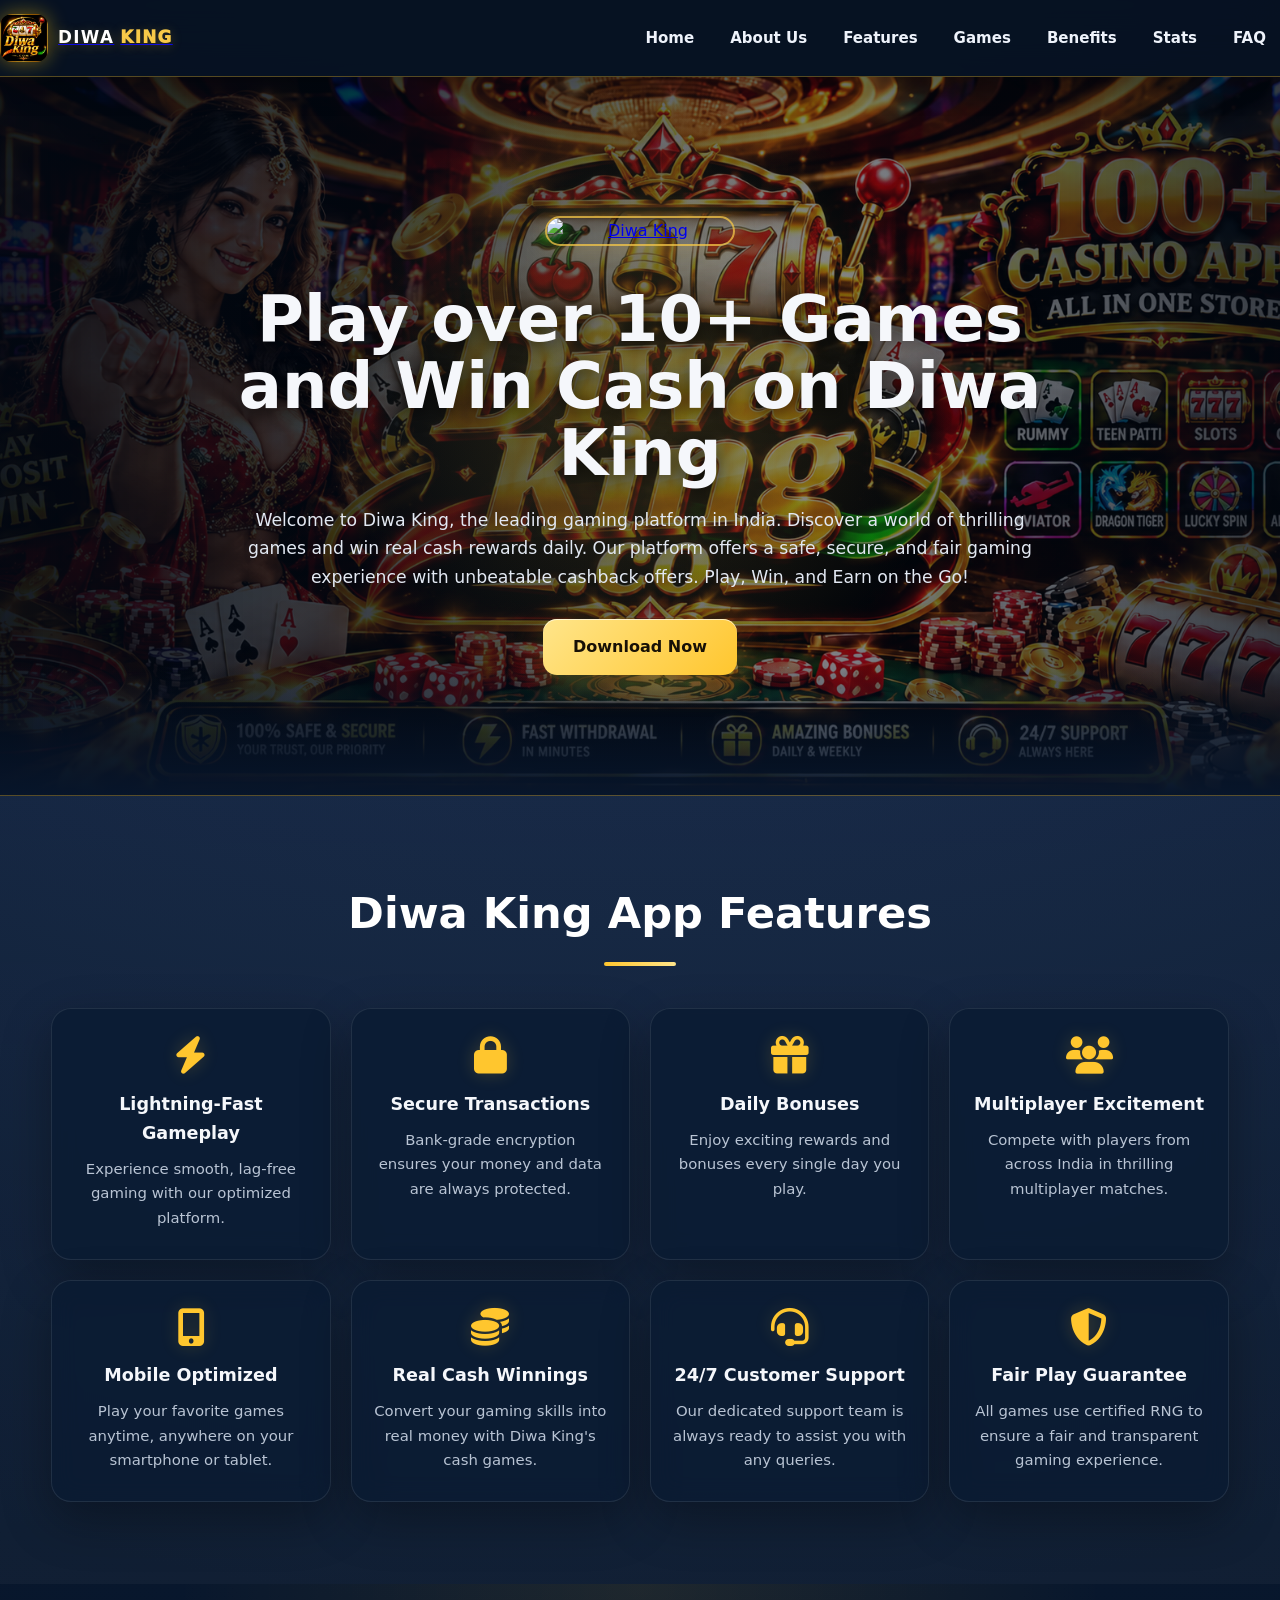
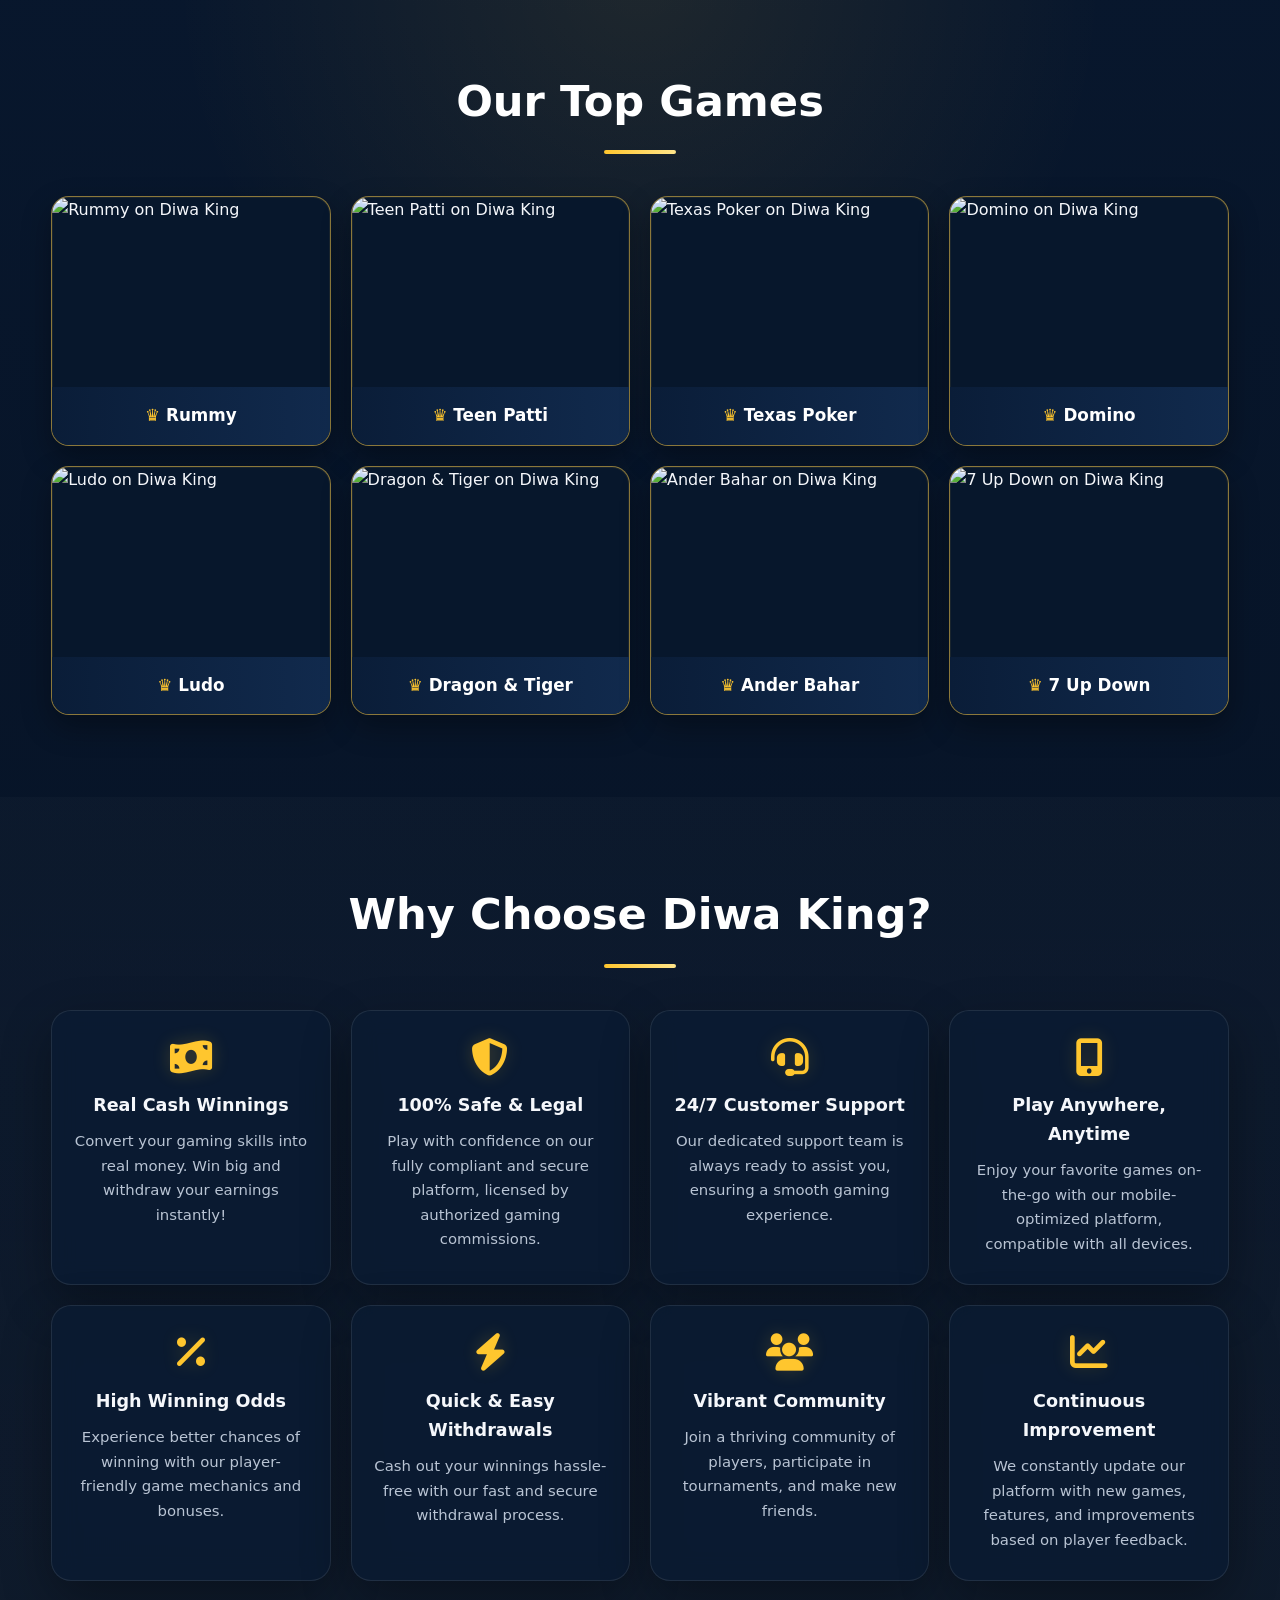
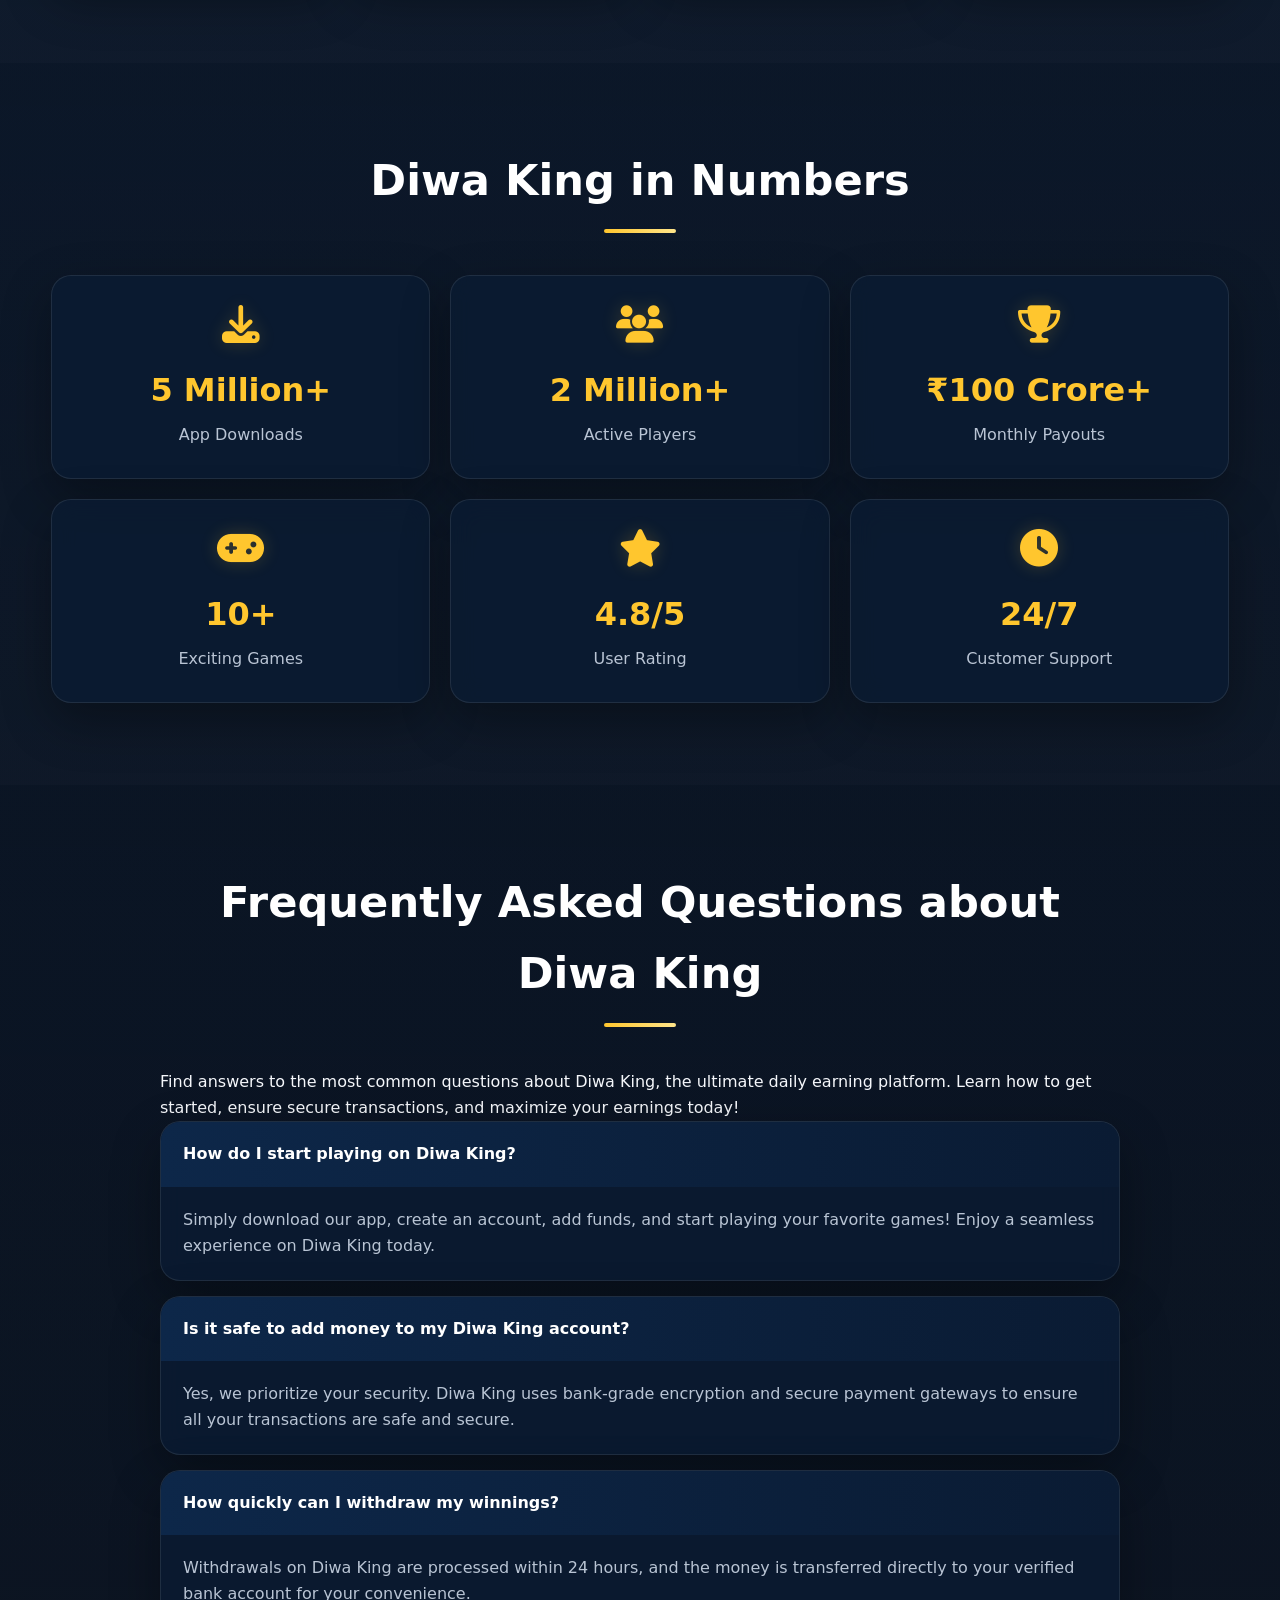
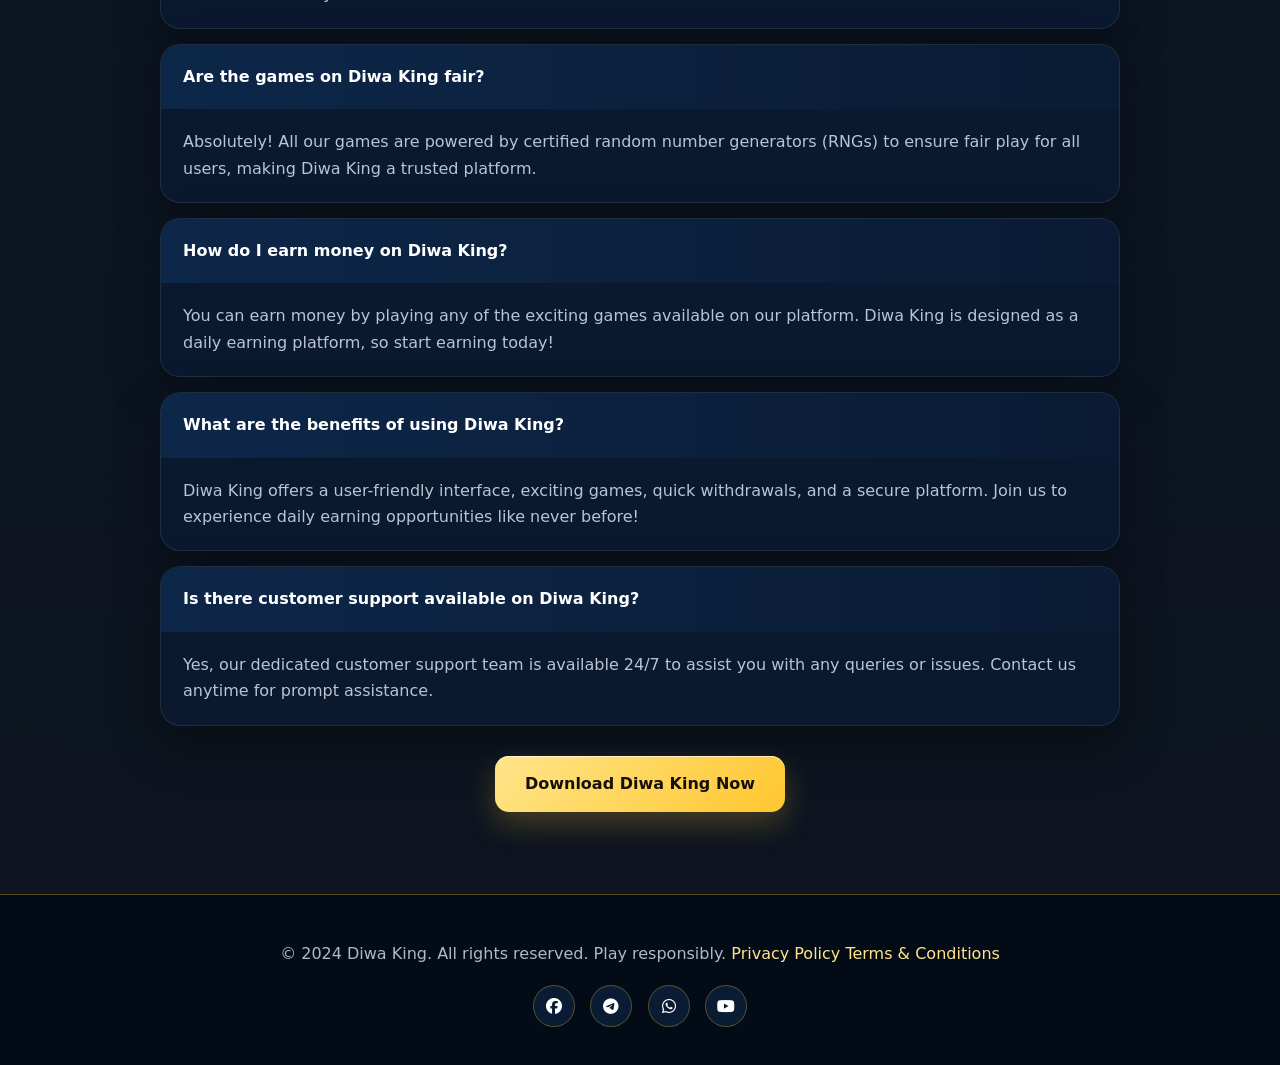
==== index.html @ dab407c2 "Add files via upload" ====
<!DOCTYPE html>
<html lang="en">
<head>
    <meta name="google-site-verification" content="YDti6s8PVo069Ox9xZywGemu_2LK_apaxB04CxZOCJI" />
    <meta charset="UTF-8">
    <meta name="viewport" content="width=device-width, initial-scale=1.0">
    <meta name="description" content="Download Diwa King app now! Play 10+ exciting games, win real cash daily, and enjoy instant cashback. Experience secure mobile gaming with 24/7 support.">
    <meta name="keywords" content="Diwa King, Diwa King app, Diwa King apk, Diwa King game, mobile gaming, win cash, daily earnings, secure platform, instant cashback, 24/7 support">

    <link rel="apple-touch-icon" sizes="180x180" href="favicon/apple-touch-icon.png">
    <link rel="icon" type="image/png" sizes="32x32" href="favicon/favicon-32x32.png">
    <link rel="icon" type="image/png" sizes="16x16" href="favicon/favicon-16x16.png">
    <link rel="manifest" href="favicon/site.webmanifest">

    <title>Diwa King App - Play, Win & Earn | Top Mobile Gaming Platform</title>

    <meta property="og:title" content="Diwa King App - Play, Win & Earn | Top Mobile Gaming Platform">
    <meta property="og:description" content="Download Diwa King app now! Play 10+ exciting games, win real cash daily, and enjoy instant cashback. Experience secure mobile gaming with 24/7 support.">
    <meta property="og:image" content="https://www.tufanirummyapp.in/diwa-king-hero.png">
    <meta property="og:url" content="https://www.tufanirummyapp.in">
    
    <link rel="alternate" href="https://www.tufanirummyapp.in/" hreflang="en">
    <link rel="canonical" href="https://www.tufanirummyapp.in/">

    <meta name="twitter:card" content="summary_large_image">
    <meta name="twitter:title" content="Diwa King App - Play, Win & Earn | Top Mobile Gaming Platform">
    <meta name="twitter:description" content="Download Diwa King app now! Play 10+ exciting games, win real cash daily, and enjoy instant cashback. Experience secure mobile gaming with 24/7 support.">
    <meta name="twitter:image" content="https://www.tufanirummyapp.in/diwa-king-hero.png">

    <link rel="stylesheet" href="https://cdnjs.cloudflare.com/ajax/libs/font-awesome/6.4.0/css/all.min.css">
    <link rel="stylesheet" href="style.css">

    <script type="application/ld+json">
        {
        "@context": "https://schema.org",
        "@type": "WebPage",
        "name": "Diwa King App - Play, Win & Earn | Top Mobile Gaming Platform",
        "description": "Download Diwa King app now! Play 10+ exciting games, win real cash daily, and enjoy instant cashback. Experience secure mobile gaming with 24/7 support.",
        "url": "https://www.tufanirummyapp.in/"
        }
    </script>
</head>
<body>
    <header>
        <nav>
            <a href="/" class="brand-link"><img src="diwa-king-logo.png" alt="Diwa King" class="brand-image"><span class="brand-logo">DIWA <b>KING</b></span></a>
            <div class="hamburger" onclick="toggleMenu()">
                <div></div>
                <div></div>
                <div></div>
            </div>
            <ul class="nav-links">
                <li><a href="/">Home</a></li>
                <li><a href="about">About Us</a></li>
                <li><a href="#features">Features</a></li>
                <li><a href="#games">Games</a></li>
                <li><a href="#benefits">Benefits</a></li>
                <li><a href="#stats">Stats</a></li>
                <li><a href="#faq">FAQ</a></li>
            </ul>
        </nav>
    </header>

    <main>
        <section class="hero">
            <a href="/"><img class="tufani-rummy-banner" src="diwa-king-hero.png" alt="Diwa King"></a>
            <h1>Play over 10+ Games and Win Cash on Diwa King</h1>
            <p>Welcome to Diwa King, the leading gaming platform in India. Discover a world of thrilling games and win real cash rewards daily. Our platform offers a safe, secure, and fair gaming experience with unbeatable cashback offers. Play, Win, and Earn on the Go!</p>
            <a href="https://www.tufanirummy.com/share/58QUaxy" class="cta-button">Download Now</a>
        </section>

        <section id="features" class="features">
            <div class="container">
                <h2 class="section-title">Diwa King App Features</h2>
                <div class="feature-grid">
                    <div class="feature-item">
                        <i class="fas fa-bolt"></i>
                        <h3>Lightning-Fast Gameplay</h3>
                        <p>Experience smooth, lag-free gaming with our optimized platform.</p>
                    </div>
                    <div class="feature-item">
                        <i class="fas fa-lock"></i>
                        <h3>Secure Transactions</h3>
                        <p>Bank-grade encryption ensures your money and data are always protected.</p>
                    </div>
                    <div class="feature-item">
                        <i class="fas fa-gift"></i>
                        <h3>Daily Bonuses</h3>
                        <p>Enjoy exciting rewards and bonuses every single day you play.</p>
                    </div>
                    <div class="feature-item">
                        <i class="fas fa-users"></i>
                        <h3>Multiplayer Excitement</h3>
                        <p>Compete with players from across India in thrilling multiplayer matches.</p>
                    </div>
                    <div class="feature-item">
                        <i class="fas fa-mobile-alt"></i>
                        <h3>Mobile Optimized</h3>
                        <p>Play your favorite games anytime, anywhere on your smartphone or tablet.</p>
                    </div>
                    <div class="feature-item">
                        <i class="fas fa-coins"></i>
                        <h3>Real Cash Winnings</h3>
                        <p>Convert your gaming skills into real money with Diwa King's cash games.</p>
                    </div>
                    <div class="feature-item">
                        <i class="fas fa-headset"></i>
                        <h3>24/7 Customer Support</h3>
                        <p>Our dedicated support team is always ready to assist you with any queries.</p>
                    </div>
                    <div class="feature-item">
                        <i class="fas fa-shield-alt"></i>
                        <h3>Fair Play Guarantee</h3>
                        <p>All games use certified RNG to ensure a fair and transparent gaming experience.</p>
                    </div>
                </div>
            </div>
        </section>

        <section id="games" class="games">
            <div class="container">
                <h2 class="section-title">Our Top Games</h2>
                <div class="game-grid">
                    <div class="game-card">
                        <img src="Rummy.png" alt="Rummy on Diwa King" width="250" height="150">
                        <h3>Rummy</h3>
                    </div>
                    <div class="game-card">
                        <img src="Teen-Patti.png" alt="Teen Patti on Diwa King" width="250" height="150">
                        <h3>Teen Patti</h3>
                    </div>
                    <div class="game-card">
                        <img src="Texas-Poker.png" alt="Texas Poker on Diwa King" width="250" height="150">
                        <h3>Texas Poker</h3>
                    </div>
                    <div class="game-card">
                        <img src="Domino.png" alt="Domino on Diwa King" width="250" height="150">
                        <h3>Domino</h3>
                    </div>
                    <div class="game-card">
                        <img src="Ludo.png" alt="Ludo on Diwa King" width="250" height="150">
                        <h3>Ludo</h3>
                    </div>
                    <div class="game-card">
                        <img src="Dragon-&-Tiger.png" alt="Dragon & Tiger on Diwa King" width="250" height="150">
                        <h3>Dragon & Tiger</h3>
                    </div>
                    <div class="game-card">
                        <img src="Ander-Bahar.png" alt="Ander Bahar on Diwa King" width="250" height="150">
                        <h3>Ander Bahar</h3>
                    </div>
                    <div class="game-card">
                        <img src="7-up-down.png" alt="7 Up Down on Diwa King" width="250" height="150">
                        <h3>7 Up Down</h3>
                    </div>
                </div>
            </div>
        </section>

        <section id="benefits" class="benefits">
            <div class="container">
                <h2 class="section-title">Why Choose Diwa King?</h2>
                <div class="benefits-grid">
                    <div class="benefit-item">
                        <i class="fas fa-money-bill-wave"></i>
                        <h3>Real Cash Winnings</h3>
                        <p>Convert your gaming skills into real money. Win big and withdraw your earnings instantly!</p>
                    </div>
                    <div class="benefit-item">
                        <i class="fas fa-shield-alt"></i>
                        <h3>100% Safe & Legal</h3>
                        <p>Play with confidence on our fully compliant and secure platform, licensed by authorized gaming commissions.</p>
                    </div>
                    <div class="benefit-item">
                        <i class="fas fa-headset"></i>
                        <h3>24/7 Customer Support</h3>
                        <p>Our dedicated support team is always ready to assist you, ensuring a smooth gaming experience.</p>
                    </div>
                    <div class="benefit-item">
                        <i class="fas fa-mobile-alt"></i>
                        <h3>Play Anywhere, Anytime</h3>
                        <p>Enjoy your favorite games on-the-go with our mobile-optimized platform, compatible with all devices.</p>
                    </div>
                    <div class="benefit-item">
                        <i class="fas fa-percentage"></i>
                        <h3>High Winning Odds</h3>
                        <p>Experience better chances of winning with our player-friendly game mechanics and bonuses.</p>
                    </div>
                    <div class="benefit-item">
                        <i class="fas fa-bolt"></i>
                        <h3>Quick & Easy Withdrawals</h3>
                        <p>Cash out your winnings hassle-free with our fast and secure withdrawal process.</p>
                    </div>
                    <div class="benefit-item">
                        <i class="fas fa-users"></i>
                        <h3>Vibrant Community</h3>
                        <p>Join a thriving community of players, participate in tournaments, and make new friends.</p>
                    </div>
                    <div class="benefit-item">
                        <i class="fas fa-chart-line"></i>
                        <h3>Continuous Improvement</h3>
                        <p>We constantly update our platform with new games, features, and improvements based on player feedback.</p>
                    </div>
                </div>
            </div>
        </section>

        <section id="stats" class="stats">
            <div class="container">
                <h2 class="section-title">Diwa King in Numbers</h2>
                <div class="stats-grid">
                    <div class="stat-item">
                        <i class="fas fa-download"></i>
                        <h3>5 Million+</h3>
                        <p>App Downloads</p>
                    </div>
                    <div class="stat-item">
                        <i class="fas fa-users"></i>
                        <h3>2 Million+</h3>
                        <p>Active Players</p>
                    </div>
                    <div class="stat-item">
                        <i class="fas fa-trophy"></i>
                        <h3>₹100 Crore+</h3>
                        <p>Monthly Payouts</p>
                    </div>
                    <div class="stat-item">
                        <i class="fas fa-gamepad"></i>
                        <h3>10+</h3>
                        <p>Exciting Games</p>
                    </div>
                    <div class="stat-item">
                        <i class="fas fa-star"></i>
                        <h3>4.8/5</h3>
                        <p>User Rating</p>
                    </div>
                    <div class="stat-item">
                        <i class="fas fa-clock"></i>
                        <h3>24/7</h3>
                        <p>Customer Support</p>
                    </div>
                </div>
            </div>
        </section>

        <section id="faq" class="faq">
            <div class="container">
                <h2 class="section-title">Frequently Asked Questions about Diwa King</h2>
                <p class="section-description">Find answers to the most common questions about Diwa King, the ultimate daily earning platform. Learn how to get started, ensure secure transactions, and maximize your earnings today!</p>
        
                <div class="faq-item">
                    <p class="faq-question">How do I start playing on Diwa King?</p>
                    <p class="faq-answer">Simply download our app, create an account, add funds, and start playing your favorite games! Enjoy a seamless experience on Diwa King today.</p>
                </div>
        
                <div class="faq-item">
                    <p class="faq-question">Is it safe to add money to my Diwa King account?</p>
                    <p class="faq-answer">Yes, we prioritize your security. Diwa King uses bank-grade encryption and secure payment gateways to ensure all your transactions are safe and secure.</p>
                </div>
        
                <div class="faq-item">
                    <p class="faq-question">How quickly can I withdraw my winnings?</p>
                    <p class="faq-answer">Withdrawals on Diwa King are processed within 24 hours, and the money is transferred directly to your verified bank account for your convenience.</p>
                </div>
        
                <div class="faq-item">
                    <p class="faq-question">Are the games on Diwa King fair?</p>
                    <p class="faq-answer">Absolutely! All our games are powered by certified random number generators (RNGs) to ensure fair play for all users, making Diwa King a trusted platform.</p>
                </div>
        
                <div class="faq-item">
                    <p class="faq-question">How do I earn money on Diwa King?</p>
                    <p class="faq-answer">You can earn money by playing any of the exciting games available on our platform. Diwa King is designed as a daily earning platform, so start earning today!</p>
                </div>
        
                <div class="faq-item">
                    <p class="faq-question">What are the benefits of using Diwa King?</p>
                    <p class="faq-answer">Diwa King offers a user-friendly interface, exciting games, quick withdrawals, and a secure platform. Join us to experience daily earning opportunities like never before!</p>
                </div>
        
                <div class="faq-item">
                    <p class="faq-question">Is there customer support available on Diwa King?</p>
                    <p class="faq-answer">Yes, our dedicated customer support team is available 24/7 to assist you with any queries or issues. Contact us anytime for prompt assistance.</p>
                </div>
            </div>
        
            <center>
                <a href="https://www.tufanirummy.com/share/58QUaxy" class="cta-button" title="Download Diwa King App for Daily Earnings">Download Diwa King Now</a>
            </center>
        
            <!-- Structured Data for FAQ -->
            <script type="application/ld+json">
            {
                "@context": "https://schema.org",
                "@type": "FAQPage",
                "mainEntity": [
                    {
                        "@type": "Question",
                        "name": "How do I start playing on Diwa King?",
                        "acceptedAnswer": {
                            "@type": "Answer",
                            "text": "Simply download our app, create an account, add funds, and start playing your favorite games! Enjoy a seamless experience on Diwa King today."
                        }
                    },
                    {
                        "@type": "Question",
                        "name": "Is it safe to add money to my Diwa King account?",
                        "acceptedAnswer": {
                            "@type": "Answer",
                            "text": "Yes, we prioritize your security. Diwa King uses bank-grade encryption and secure payment gateways to ensure all your transactions are safe and secure."
                        }
                    },
                    {
                        "@type": "Question",
                        "name": "How quickly can I withdraw my winnings?",
                        "acceptedAnswer": {
                            "@type": "Answer",
                            "text": "Withdrawals on Diwa King are processed within 24 hours, and the money is transferred directly to your verified bank account for your convenience."
                        }
                    },
                    {
                        "@type": "Question",
                        "name": "Are the games on Diwa King fair?",
                        "acceptedAnswer": {
                            "@type": "Answer",
                            "text": "Absolutely! All our games are powered by certified random number generators (RNGs) to ensure fair play for all users, making Diwa King a trusted platform."
                        }
                    },
                    {
                        "@type": "Question",
                        "name": "How do I earn money on Diwa King?",
                        "acceptedAnswer": {
                            "@type": "Answer",
                            "text": "You can earn money by playing any of the exciting games available on our platform. Diwa King is designed as a daily earning platform, so start earning today!"
                        }
                    },
                    {
                        "@type": "Question",
                        "name": "What are the benefits of using Diwa King?",
                        "acceptedAnswer": {
                            "@type": "Answer",
                            "text": "Diwa King offers a user-friendly interface, exciting games, quick withdrawals, and a secure platform. Join us to experience daily earning opportunities like never before!"
                        }
                    },
                    {
                        "@type": "Question",
                        "name": "Is there customer support available on Diwa King?",
                        "acceptedAnswer": {
                            "@type": "Answer",
                            "text": "Yes, our dedicated customer support team is available 24/7 to assist you with any queries or issues. Contact us anytime for prompt assistance."
                        }
                    }
                ]
            }
            </script>
            <script>
                function toggleMenu() {
                    const navLinks = document.querySelector('.nav-links');
                    const hamburger = document.querySelector('.hamburger');
                    navLinks.classList.toggle('active');
                    hamburger.classList.toggle('active');
                }
            </script>   
        </section>
    </main>

    <footer>
        <div class="container">
            <p>&copy; 2024 Diwa King. All rights reserved. Play responsibly. <a href="privacy-policy">Privacy Policy</a> <a href="terms&conditions">Terms & Conditions</a></p>
            <div class="social-icons">
                <a href="https://www.facebook.com/" target="_blank" aria-label="Facebook"><i class="fab fa-facebook"></i></a>
                <a href="https://t.me/winnerrealcash" target="_blank" aria-label="Telegram"><i class="fab fa-telegram"></i></a>
                <a href="https://web.whatsapp.com/" target="_blank" aria-label="WhatsApp"><i class="fab fa-whatsapp"></i></a>
                <a href="https://www.youtube.com/" target="_blank" aria-label="YouTube"><i class="fab fa-youtube"></i></a>
            </div>
        </div>
    </footer>
</body>
</html>
---- style.css ----
:root{--navy:#061326;--navy2:#0b1d38;--gold:#ffc62e;--gold2:#ffe58a;--text:#f5f7fb;--muted:#b9c4d4;--card:rgba(10,27,51,.82);--line:rgba(255,198,46,.32);--shadow:0 18px 50px rgba(0,0,0,.32)}
*{box-sizing:border-box;margin:0;padding:0}html{scroll-behavior:smooth}body{font-family:Inter,system-ui,-apple-system,Segoe UI,Arial,sans-serif;color:var(--text);background:radial-gradient(circle at 50% -10%,#253d66 0,#08172d 34%,#040b16 100%);line-height:1.65}.container{width:min(1180px,92%);margin:auto}
header{position:fixed;top:0;left:0;width:100%;z-index:1000;background:rgba(4,14,28,.88);backdrop-filter:blur(18px);border-bottom:1px solid var(--line);box-shadow:0 8px 30px rgba(0,0,0,.25)}nav{min-height:76px;display:flex;align-items:center;justify-content:space-between;gap:25px}
.brand-logo{display:inline-flex;align-items:center;gap:6px;color:#fff;text-decoration:none;font-size:1.45rem;font-weight:950;letter-spacing:.5px;text-shadow:0 2px 12px rgba(255,196,40,.25)}
.brand-logo b{color:var(--gold);font-weight:950}
@media(max-width:768px){.brand-logo{font-size:1.2rem}}

.logo{width:74px;height:auto;filter:drop-shadow(0 0 12px rgba(255,198,46,.28))}.nav-links{display:flex;align-items:center;gap:8px;list-style:none}.nav-links a{display:block;color:#eef3fb;text-decoration:none;font-weight:700;font-size:.94rem;padding:11px 14px;border-radius:10px;transition:.25s}.nav-links a:hover{color:var(--gold);background:rgba(255,198,46,.09)}.hamburger{display:none;flex-direction:column;gap:5px;cursor:pointer}.hamburger div{width:28px;height:3px;background:var(--gold);border-radius:3px;transition:.25s}
main{padding-top:76px}.hero{min-height:720px;padding:90px 20px 70px;display:flex;flex-direction:column;justify-content:center;align-items:center;text-align:center;position:relative;overflow:hidden;background:linear-gradient(180deg,rgba(3,10,20,.2),rgba(3,10,20,.88)),url('diwa-king-hero.png') center/cover no-repeat}.hero:after{content:"";position:absolute;inset:auto 0 0;height:130px;background:linear-gradient(transparent,#07152a);pointer-events:none}.tufani-rummy-banner{display:none}.hero h1{position:relative;z-index:1;max-width:900px;font-size:clamp(2.1rem,5vw,4.4rem);line-height:1.05;margin:20px 0 18px;text-shadow:0 5px 25px #000}.hero p{position:relative;z-index:1;max-width:820px;color:#e2e8f2;font-size:1.08rem}.cta-button{position:relative;z-index:1;display:inline-flex;align-items:center;justify-content:center;margin-top:28px;padding:15px 30px;border-radius:14px;text-decoration:none;font-weight:900;color:#171006;background:linear-gradient(135deg,var(--gold2),var(--gold));box-shadow:0 12px 30px rgba(255,198,46,.24),inset 0 1px rgba(255,255,255,.65);transition:.25s}.cta-button:hover{transform:translateY(-3px);box-shadow:0 16px 38px rgba(255,198,46,.34)}
section{padding:82px 0}.section-title{font-size:clamp(1.8rem,4vw,2.7rem);text-align:center;margin-bottom:42px;color:#fff}.section-title:after{content:"";display:block;width:72px;height:4px;border-radius:10px;background:linear-gradient(90deg,var(--gold),var(--gold2));margin:13px auto 0}.features,.benefits,.stats,.faq{background:linear-gradient(180deg,rgba(255,255,255,.018),rgba(255,255,255,.035))}.feature-grid,.benefits-grid{display:grid;grid-template-columns:repeat(4,1fr);gap:20px}.feature-item,.benefit-item,.stat-item,.faq-item{background:var(--card);border:1px solid rgba(255,255,255,.09);border-radius:20px;box-shadow:var(--shadow);backdrop-filter:blur(12px)}.feature-item,.benefit-item{padding:28px 22px;text-align:center;transition:.25s}.feature-item:hover,.benefit-item:hover,.game-card:hover,.stat-item:hover{transform:translateY(-7px);border-color:var(--line)}.feature-item i,.benefit-item i,.stat-item i{font-size:2.35rem;color:var(--gold);margin-bottom:15px;text-shadow:0 0 18px rgba(255,198,46,.2)}.feature-item h3,.benefit-item h3{font-size:1.1rem;margin-bottom:9px}.feature-item p,.benefit-item p{color:var(--muted);font-size:.93rem}
.games{background:radial-gradient(circle at 50% 0,rgba(255,198,46,.09),transparent 45%)}.game-grid{display:grid;grid-template-columns:repeat(4,1fr);gap:20px}.game-card{overflow:hidden;background:#07172c;border:1px solid rgba(255,198,46,.24);border-radius:18px;box-shadow:var(--shadow);transition:.25s}.game-card img{display:block;width:100%;height:190px;object-fit:cover}.game-card h3{padding:15px 12px;text-align:center;color:#fff;background:linear-gradient(90deg,#0a1d38,#112a4d);font-size:1.05rem}.game-card h3:before{content:"♛ ";color:var(--gold)}
.stats-grid{display:grid;grid-template-columns:repeat(3,1fr);gap:20px}.stat-item{text-align:center;padding:30px 15px;transition:.25s}.stat-item h3{font-size:2rem;color:var(--gold);margin:5px 0}.stat-item p{color:var(--muted)}.faq .container{max-width:960px}.faq-item{margin-bottom:15px;overflow:hidden}.faq-question{padding:19px 22px;background:linear-gradient(90deg,#0d2749,#0a1b33);color:#fff;font-weight:800}.faq-answer{padding:20px 22px;color:var(--muted)}.faq .cta-button{display:flex;width:max-content;margin:30px auto 0}
footer{background:#030b17;border-top:1px solid var(--line);padding:38px 0;text-align:center;color:#aeb9ca}footer p{margin:8px 0}footer a{color:var(--gold2);text-decoration:none}.social-icons{margin-top:18px}.social-icons a{display:inline-flex;width:42px;height:42px;align-items:center;justify-content:center;border:1px solid rgba(255,198,46,.3);border-radius:50%;margin:0 5px;color:#fff;background:#0a1c34;transition:.2s}.social-icons a:hover{transform:translateY(-3px);color:var(--gold);border-color:var(--gold)}
@media(max-width:900px){.feature-grid,.benefits-grid{grid-template-columns:repeat(2,1fr)}.game-grid{grid-template-columns:repeat(2,1fr)}.stats-grid{grid-template-columns:repeat(2,1fr)}}
@media(max-width:700px){nav{min-height:66px}.logo{width:62px}.hamburger{display:flex}.nav-links{display:none;position:absolute;top:66px;left:0;right:0;padding:14px;background:rgba(4,14,28,.98);border-bottom:1px solid var(--line);flex-direction:column;gap:3px}.nav-links.active{display:flex}.nav-links a{text-align:center;width:100%}main{padding-top:66px}.hero{min-height:650px;padding:70px 15px}.hero h1{font-size:2.25rem}.hero p{font-size:.96rem}section{padding:62px 0}.feature-grid,.benefits-grid,.game-grid,.stats-grid{grid-template-columns:1fr}.game-card img{height:220px}.section-title{margin-bottom:30px}}


/* Diwa King visual branding - image assets only; page copy and functionality remain unchanged */
.brand-link{display:flex;align-items:center;gap:10px}
.brand-image{width:48px;height:48px;object-fit:contain;border-radius:12px;filter:drop-shadow(0 0 10px rgba(255,193,7,.45))}
.brand-logo{font-weight:900;letter-spacing:.08em;font-size:1.05rem;color:#fff}
.brand-logo b{color:#f7c948}
.hero{
  position:relative;
  overflow:hidden;
  isolation:isolate;
  background:
    linear-gradient(90deg,rgba(2,8,18,.92) 0%,rgba(2,8,18,.72) 38%,rgba(2,8,18,.50) 65%,rgba(2,8,18,.78) 100%),
    url("diwa-king-background.png") center/cover no-repeat !important;
  border-bottom:1px solid rgba(247,201,72,.35);
}
.hero:before{
  content:"";
  position:absolute;inset:0;
  background:radial-gradient(circle at 50% 45%,rgba(247,201,72,.18),transparent 42%);
  z-index:-1;
}
.hero .tufani-rummy-banner{
  display:block;
  width:min(190px,42vw);
  height:auto;
  max-height:190px;
  object-fit:contain;
  margin:0 auto 20px;
  border-radius:30px;
  border:2px solid rgba(247,201,72,.75);
  box-shadow:0 0 30px rgba(247,201,72,.28);
}
.hero h1{ text-shadow:0 4px 18px rgba(0,0,0,.65) }
.hero p{max-width:820px;margin-left:auto;margin-right:auto}
.game-card{border-color:rgba(247,201,72,.55);box-shadow:0 12px 30px rgba(0,0,0,.32),0 0 0 1px rgba(247,201,72,.08) inset}
.game-card:hover{transform:translateY(-7px);border-color:#f7c948;box-shadow:0 18px 40px rgba(0,0,0,.45),0 0 24px rgba(247,201,72,.16)}
@media(max-width:700px){
  .brand-image{width:42px;height:42px}.brand-logo{font-size:.95rem}
  .hero{background-position:center top !important}
  .hero .tufani-rummy-banner{width:150px;max-height:150px}
}
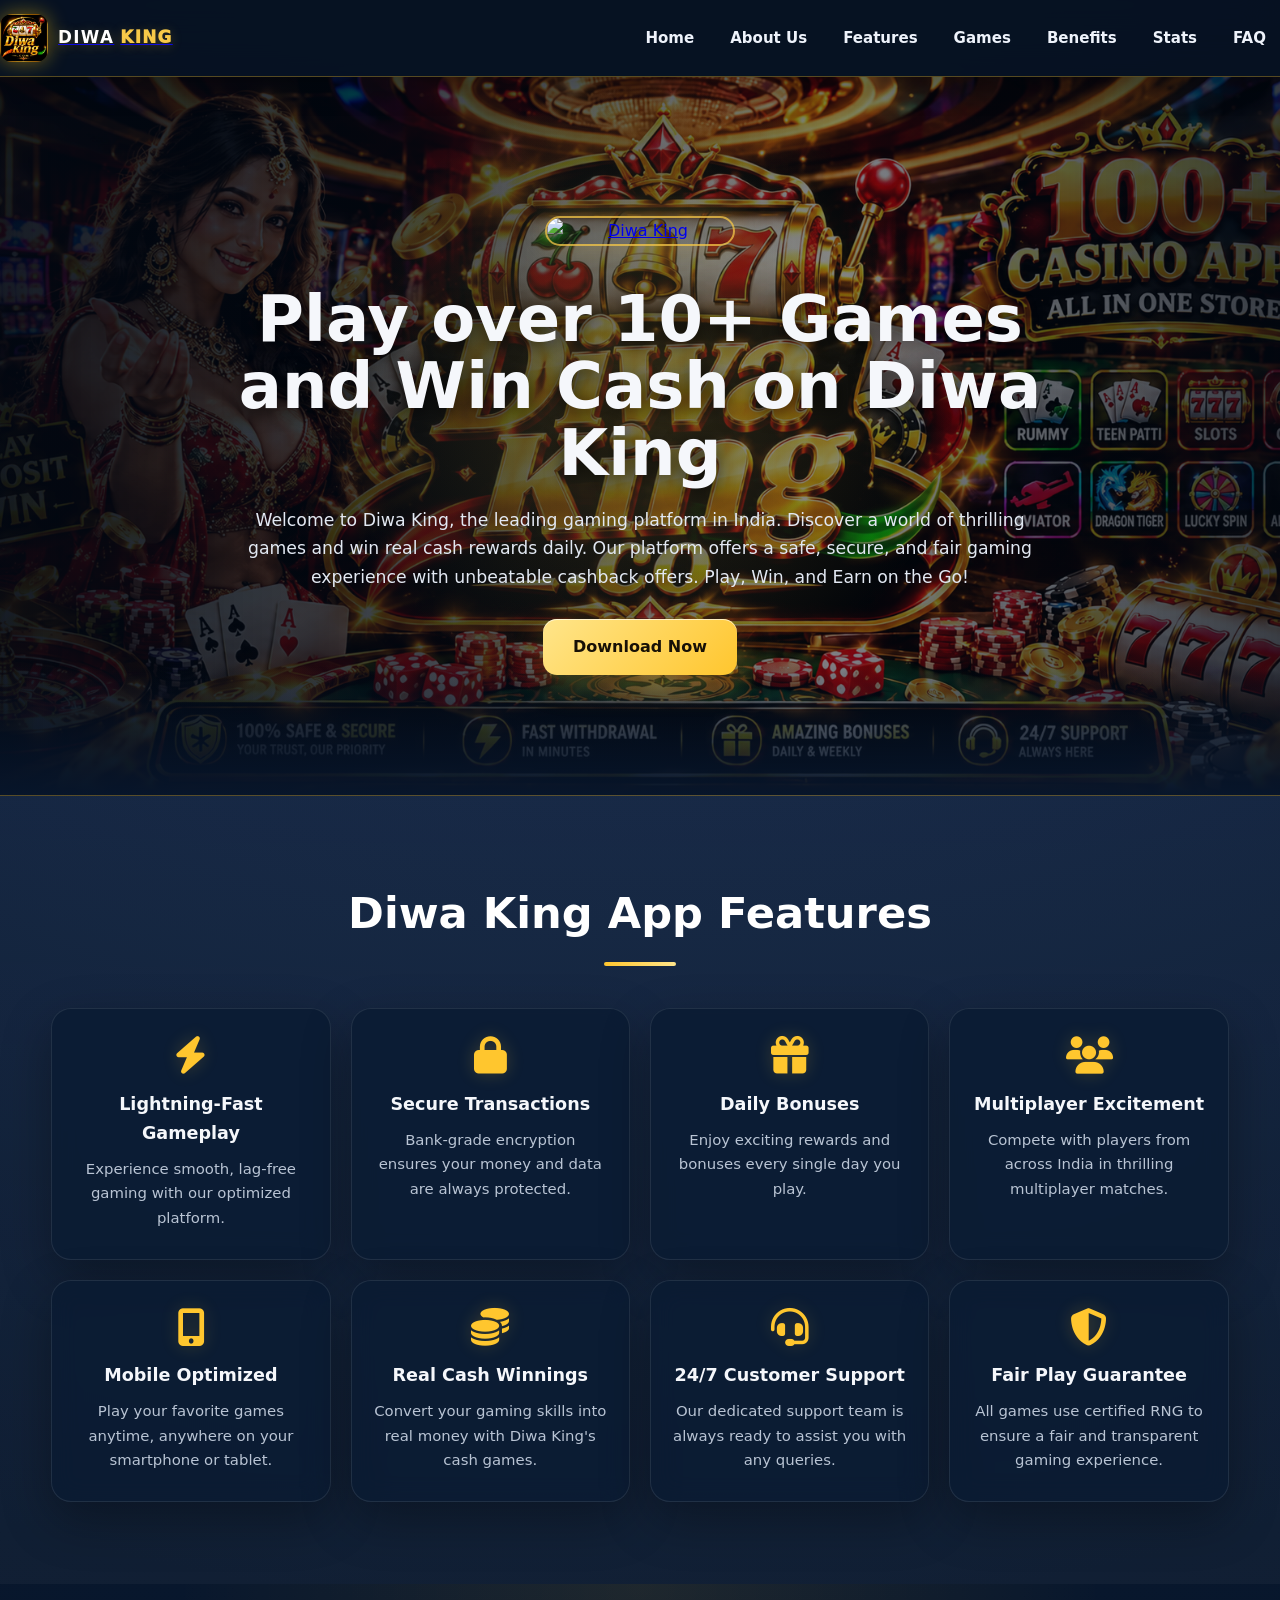
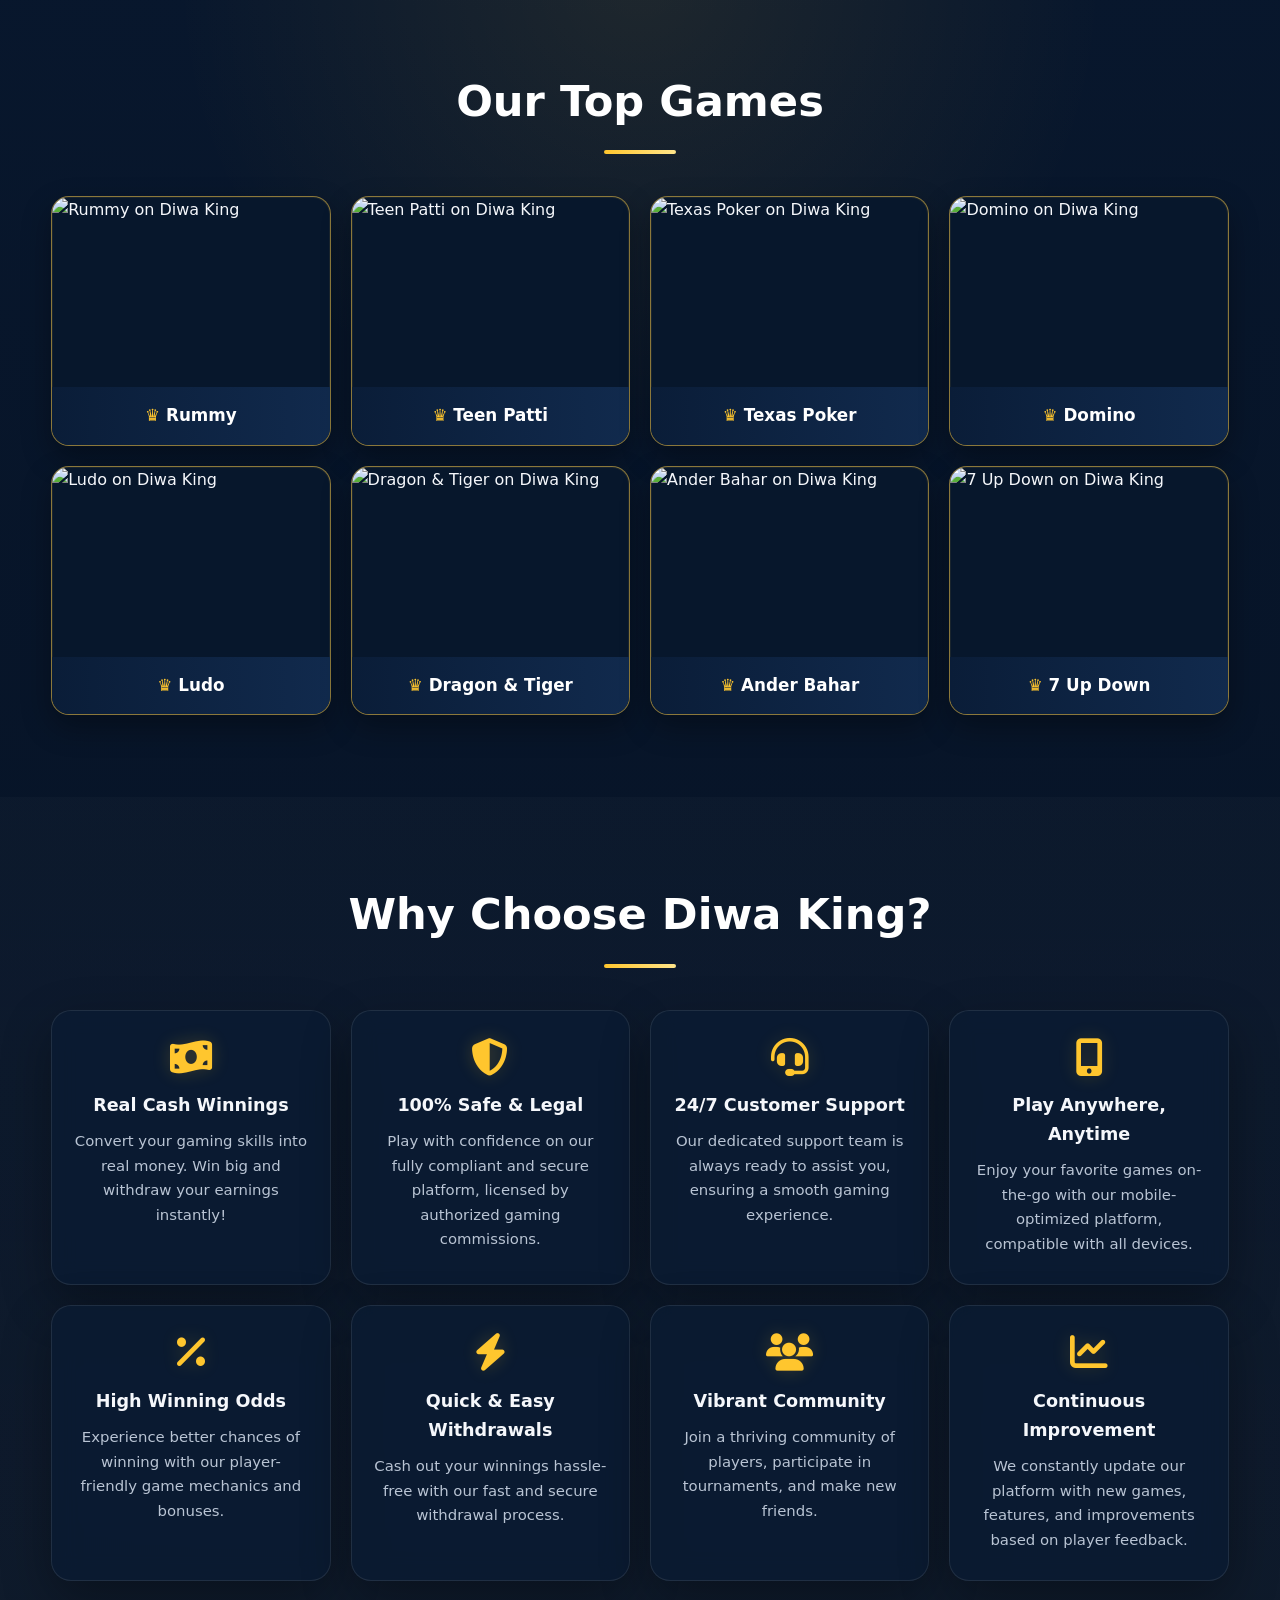
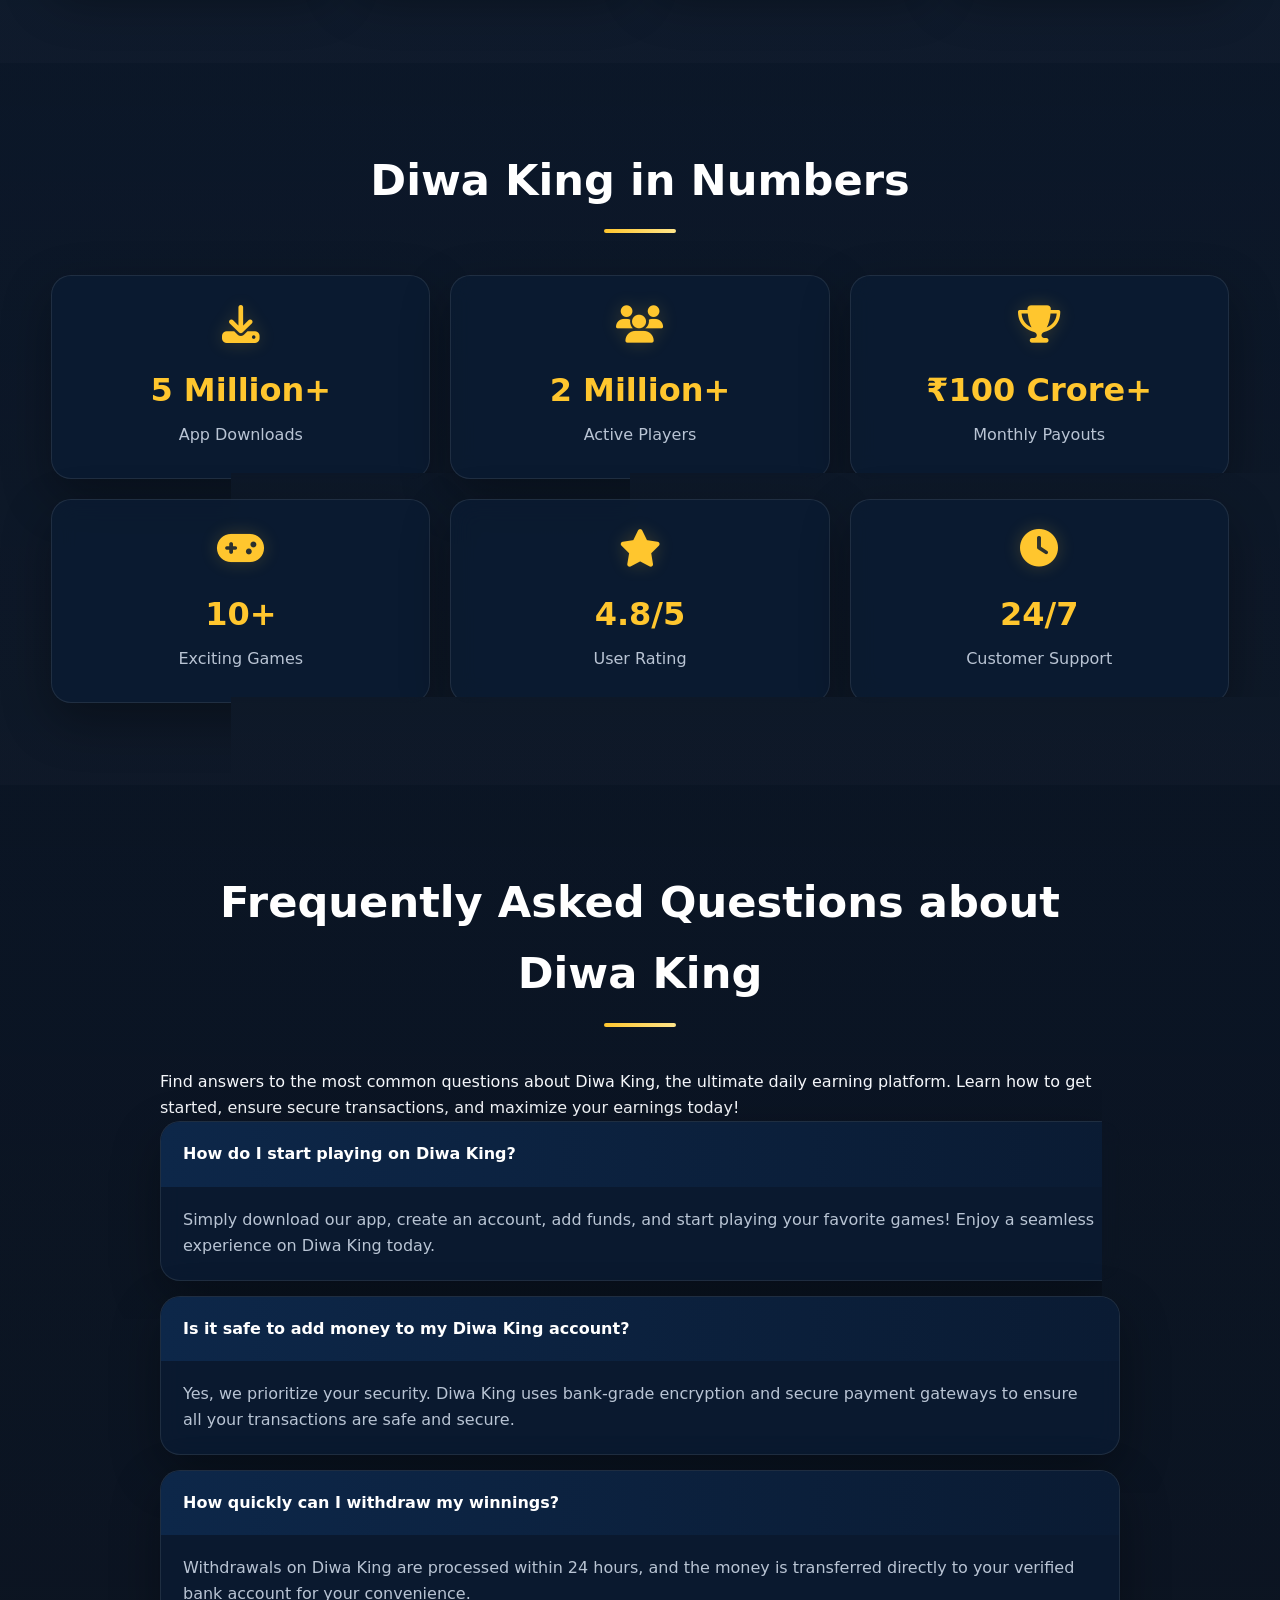
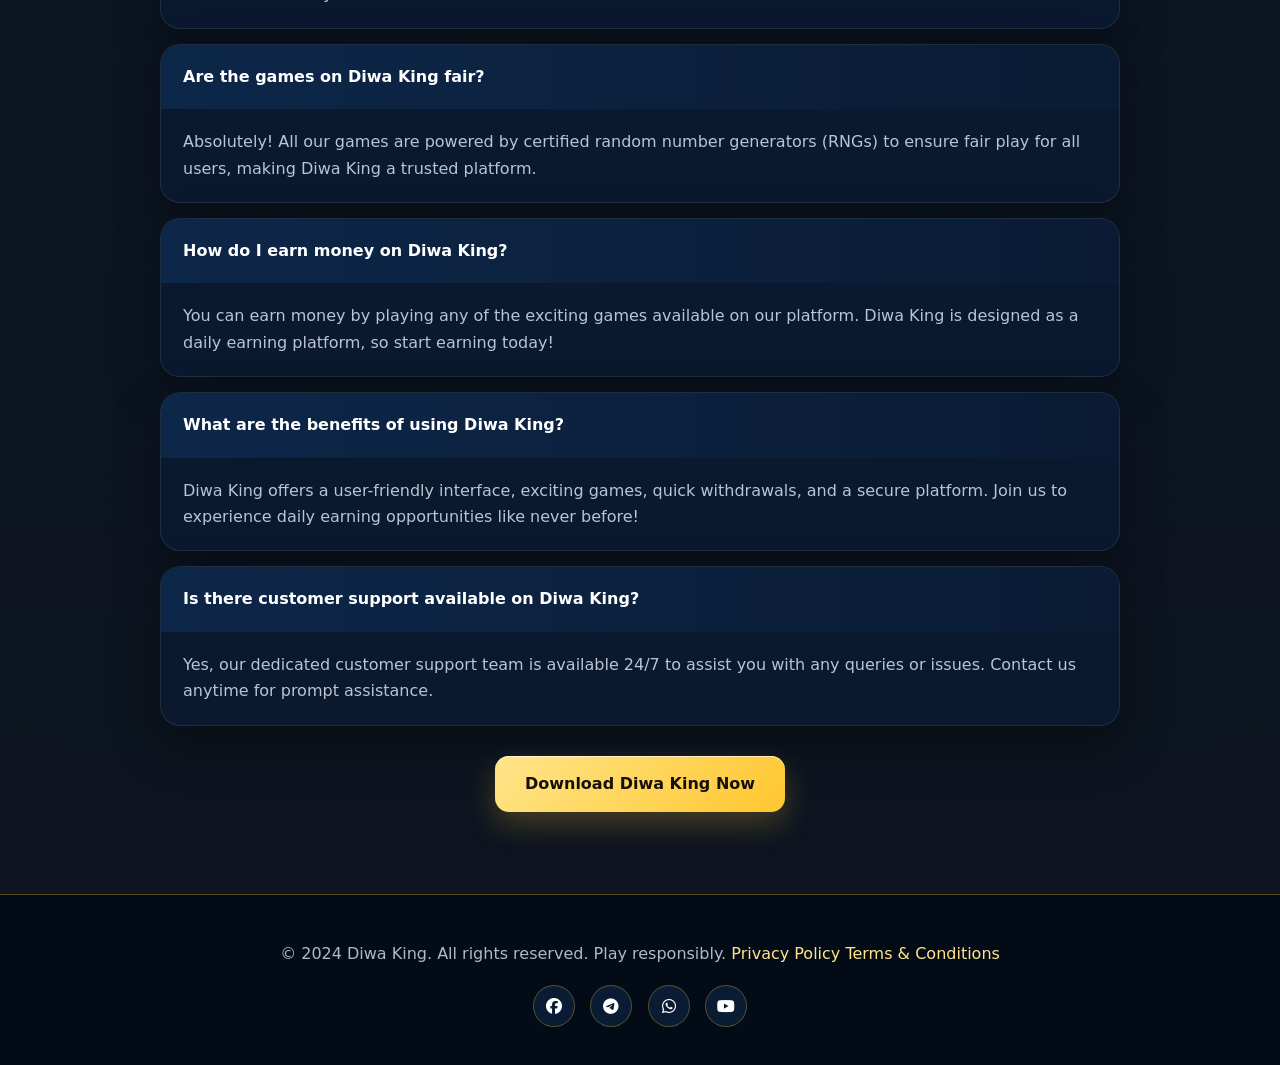
==== commit 4804c526: "Update index.html" ====
--- a/index.html
+++ b/index.html
@@ -1,7 +1,7 @@
 <!DOCTYPE html>
 <html lang="en">
 <head>
-    <meta name="google-site-verification" content="YDti6s8PVo069Ox9xZywGemu_2LK_apaxB04CxZOCJI" />
+    <meta name="google-site-verification=5VDT3xIBEHUp7gj0ylVTdq6H6GEYTcO9hN3KNcUUInQ" content="YDti6s8PVo069Ox9xZywGemu_2LK_apaxB04CxZOCJI" />
     <meta charset="UTF-8">
     <meta name="viewport" content="width=device-width, initial-scale=1.0">
     <meta name="description" content="Download Diwa King app now! Play 10+ exciting games, win real cash daily, and enjoy instant cashback. Experience secure mobile gaming with 24/7 support.">
@@ -20,7 +20,7 @@
     <meta property="og:url" content="https://www.tufanirummyapp.in">
     
     <link rel="alternate" href="https://www.tufanirummyapp.in/" hreflang="en">
-    <link rel="canonical" href="https://www.tufanirummyapp.in/">
+    <link rel="canonical" href="https://diwakingshare.pro?pid=442408821&channel=2010002&pkg=com.diwaking0002.com/">
 
     <meta name="twitter:card" content="summary_large_image">
     <meta name="twitter:title" content="Diwa King App - Play, Win & Earn | Top Mobile Gaming Platform">
@@ -36,7 +36,7 @@
         "@type": "WebPage",
         "name": "Diwa King App - Play, Win & Earn | Top Mobile Gaming Platform",
         "description": "Download Diwa King app now! Play 10+ exciting games, win real cash daily, and enjoy instant cashback. Experience secure mobile gaming with 24/7 support.",
-        "url": "https://www.tufanirummyapp.in/"
+        "url": "https://diwakingshare.pro?pid=442408821&channel=2010002&pkg=com.diwaking0002.com"
         }
     </script>
 </head>
@@ -66,7 +66,7 @@
             <a href="/"><img class="tufani-rummy-banner" src="diwa-king-hero.png" alt="Diwa King"></a>
             <h1>Play over 10+ Games and Win Cash on Diwa King</h1>
             <p>Welcome to Diwa King, the leading gaming platform in India. Discover a world of thrilling games and win real cash rewards daily. Our platform offers a safe, secure, and fair gaming experience with unbeatable cashback offers. Play, Win, and Earn on the Go!</p>
-            <a href="https://www.tufanirummy.com/share/58QUaxy" class="cta-button">Download Now</a>
+            <a href="https://diwakingshare.pro?pid=442408821&channel=2010002&pkg=com.diwaking0002.com" class="cta-button">Download Now</a>
         </section>
 
         <section id="features" class="features">
@@ -376,4 +376,4 @@
         </div>
     </footer>
 </body>
-</html>+</html>
